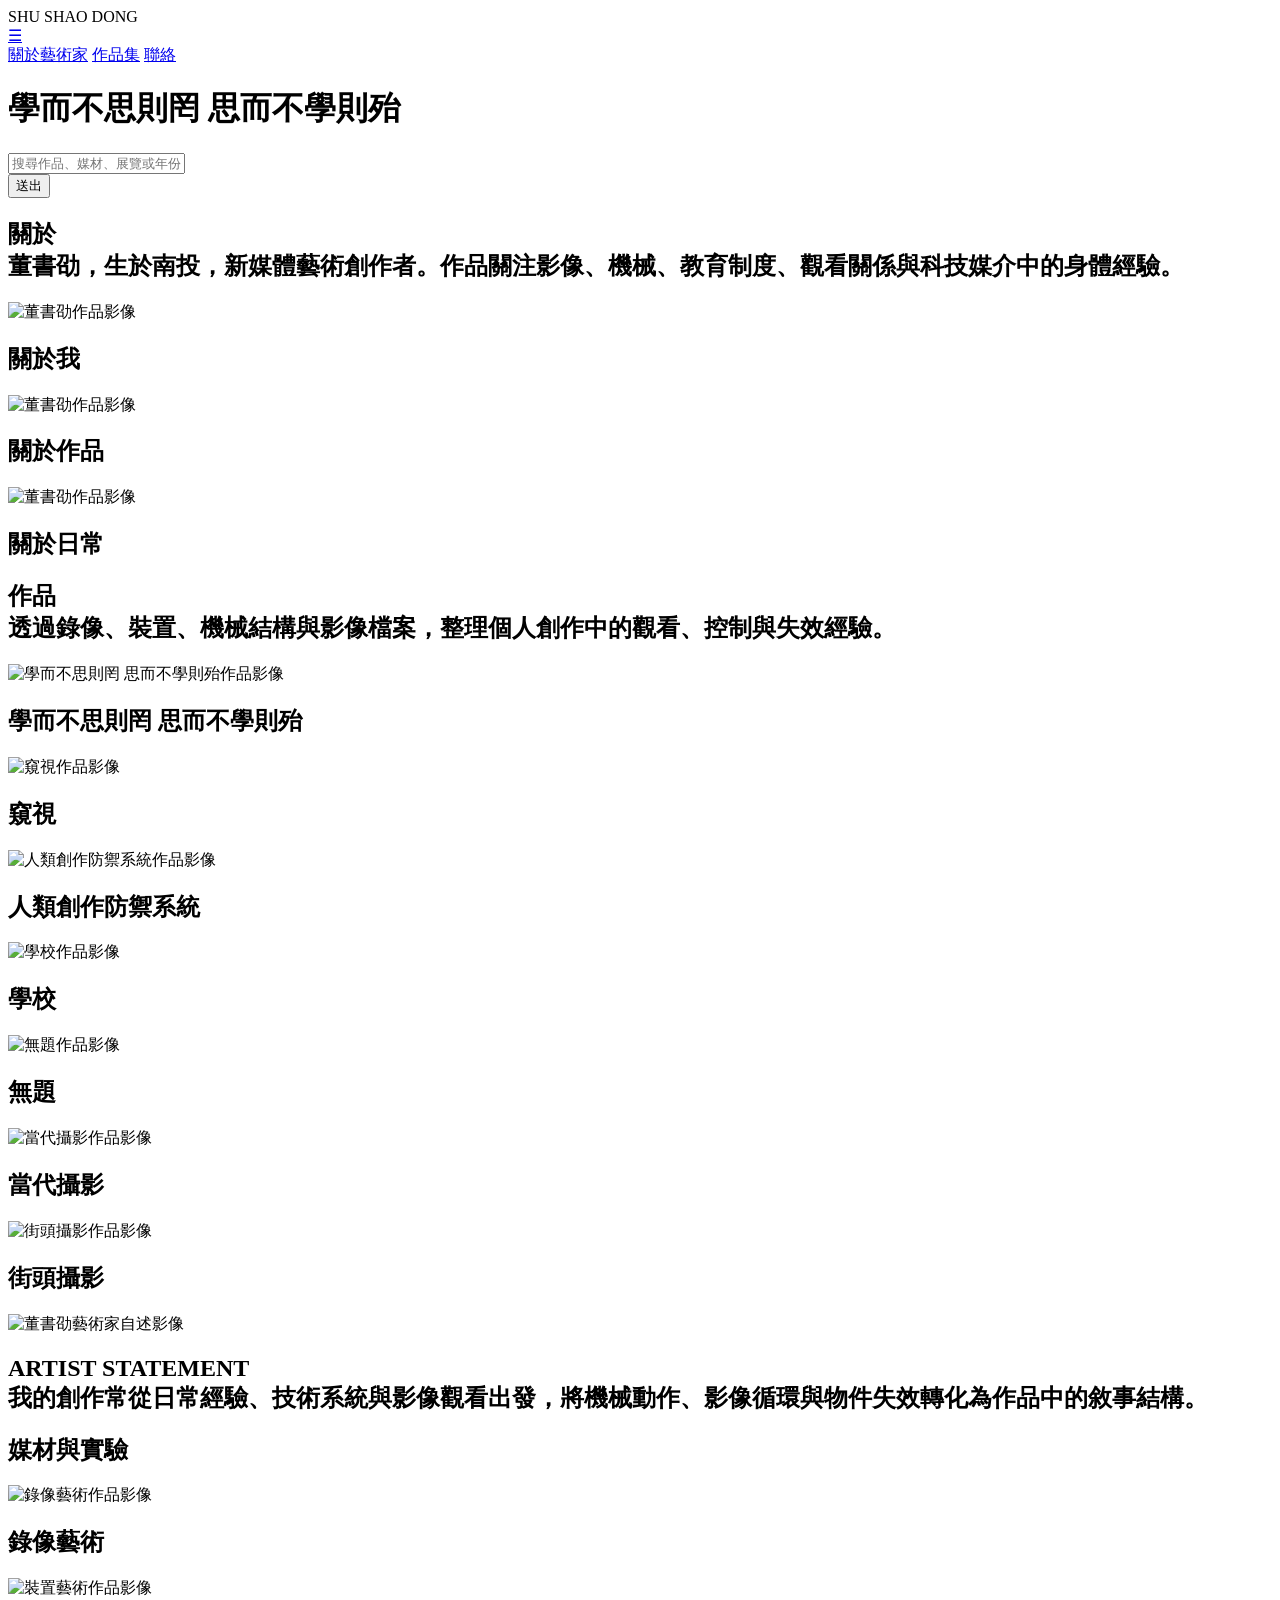
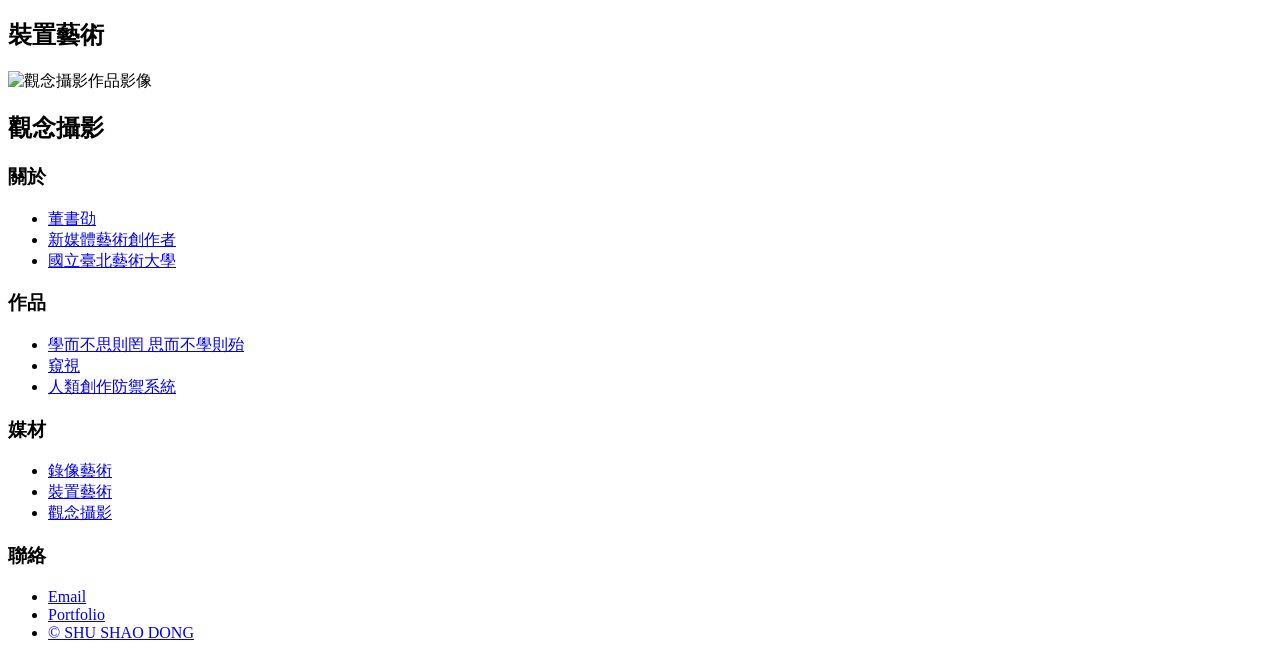
==== index.html @ 15d91de5 "Add files via upload" ====
﻿<!doctype html>
<html lang="zh-Hant">
  <head>
    <meta charset="utf-8" />
    <meta content="width=device-width, initial-scale=1" name="viewport" />

    <title>董書劭｜個人網站</title>

    <link href="css/normalize.css" rel="stylesheet" />
    <link href="css/style.css" rel="stylesheet" />

    <meta content="董書劭個人網站，收錄新媒體藝術、裝置、錄像與攝影作品。" name="description" />
  </head>

  <body>
    <header class="site-header dark-bg">
      <div class="site-logo">SHU SHAO DONG</div>

      <a class="pull-right site-header-toggle" href="#">☰</a>

      <nav class="nav site-menu pull-right">
        <a class="nav-link become-btn" href="#about">關於藝術家</a>
        <a class="nav-link" href="#works">作品集</a>
        <a class="nav-link active" href="#contact">聯絡</a>
      </nav>
    </header>

    <div class="site-banner">
      <div class="site-banner-bg"></div>

      <div class="site-banner-content">
        <h1 class="title">學而不思則罔 思而不學則殆</h1>
      </div>

      <div class="site-banner-form">
        <div class="container">
          <div class="row">
            <div class="col-xs-8">
              <input class="form-element" placeholder="搜尋作品、媒材、展覽或年份" type="text" />
            </div>

            <div class="col-xs-4">
              <input class="button button-green" type="submit" value="送出" />
            </div>
          </div>
        </div>
      </div>
    </div>

    <div class="site-main">
      <div class="container">
        <div id="about" class="section-header text-center">
          <h2 class="title">
            <div class="section-title">關於</div>

            <div class="title-sub">
              董書劭，生於南投，新媒體藝術創作者。作品關注影像、機械、教育制度、觀看關係與科技媒介中的身體經驗。
            </div>
          </h2>
        </div>

        <div class="row">
          <div class="col-sm-4">
            <div class="card">
              <img alt="董書劭作品影像" class="img-fluid" src="images/2.jpeg" />
              <h2 class="card-center text-white title">關於我</h2>
            </div>
          </div>

          <div class="col-sm-4">
            <div class="card">
              <img alt="董書劭作品影像" class="img-fluid" src="images/3.jpeg" />
              <h2 class="card-center text-white title">關於作品</h2>
            </div>
          </div>

          <div class="col-sm-4">
            <div class="card">
              <img alt="董書劭作品影像" class="img-fluid" src="images/4.jpeg" />
              <h2 class="card-center text-white title">關於日常</h2>
            </div>
          </div>
        </div>

        <div id="works" class="section-header text-center">
          <h2 class="title">
            <div class="section-title">作品</div>

            <div class="title-sub">
              透過錄像、裝置、機械結構與影像檔案，整理個人創作中的觀看、控制與失效經驗。
            </div>
          </h2>
        </div>

        <div class="row card-grid">
          <div class="col-sm-8">
            <div class="card">
              <img alt="學而不思則罔 思而不學則殆作品影像" class="img-fluid" src="images/11.jpeg" />
              <h2 class="card-center text-white title">學而不思則罔 思而不學則殆</h2>
            </div>
          </div>

          <div class="col-sm-4">
            <div class="card">
              <img alt="窺視作品影像" class="img-fluid" src="images/5.jpeg" />
              <h2 class="card-center text-white title">窺視</h2>
            </div>
          </div>
        </div>

        <div class="row card-grid">
          <div class="col-sm-4">
            <div class="card">
              <img alt="人類創作防禦系統作品影像" class="img-fluid" src="images/6.jpeg" />
              <h2 class="card-center text-white title">人類創作防禦系統</h2>
            </div>
          </div>

          <div class="col-sm-4">
            <div class="card">
              <img alt="學校作品影像" class="img-fluid" src="images/7.jpeg" />
              <h2 class="card-center text-white title">學校</h2>
            </div>
          </div>

          <div class="col-sm-4">
            <div class="card">
              <img alt="無題作品影像" class="img-fluid" src="images/8.jpeg" />
              <h2 class="card-center text-white title">無題</h2>
            </div>
          </div>
        </div>

        <div class="row card-grid">
          <div class="col-sm-4">
            <div class="card">
              <img alt="當代攝影作品影像" class="img-fluid" src="images/10.jpeg" />
              <h2 class="card-center text-white title">當代攝影</h2>
            </div>
          </div>

          <div class="col-sm-8">
            <div class="card">
              <img alt="街頭攝影作品影像" class="img-fluid" src="images/12.jpeg" />
              <h2 class="card-center text-white title">街頭攝影</h2>
            </div>
          </div>
        </div>
      </div>

      <div id="statement" class="card">
        <img alt="董書劭藝術家自述影像" class="img-fluid" src="images/13.jpeg" />

        <h2 class="title text-center card-center">
          <div class="section-title">ARTIST STATEMENT</div>

          <div class="title-sub">
            我的創作常從日常經驗、技術系統與影像觀看出發，將機械動作、影像循環與物件失效轉化為作品中的敘事結構。
          </div>
        </h2>
      </div>

      <div id="media" class="section-header text-center">
        <h2 class="title">媒材與實驗</h2>
      </div>

      <div class="container-fluid">
        <div class="row">
          <div class="col-sm-4">
            <div class="card">
              <img alt="錄像藝術作品影像" class="img-fluid" src="images/2.jpeg" />
              <h2 class="card-center text-white title">錄像藝術</h2>
            </div>
          </div>

          <div class="col-sm-4">
            <div class="card">
              <img alt="裝置藝術作品影像" class="img-fluid" src="images/3.jpeg" />
              <h2 class="card-center text-white title">裝置藝術</h2>
            </div>
          </div>

          <div class="col-sm-4">
            <div class="card">
              <img alt="觀念攝影作品影像" class="img-fluid" src="images/0.jpeg" />
              <h2 class="card-center text-white title">觀念攝影</h2>
            </div>
          </div>
        </div>
      </div>
    </div>

    <footer id="contact" class="site-footer dark-bg">
      <div class="container site-footer-inner">
        <div class="row">
          <div class="col-sm-6 col-md-3">
            <h3 class="block-title">關於</h3>

            <ul class="nav">
              <li><a class="nav-link" href="#about">董書劭</a></li>
              <li><a class="nav-link" href="#about">新媒體藝術創作者</a></li>
              <li><a class="nav-link" href="#about">國立臺北藝術大學</a></li>
            </ul>
          </div>

          <div class="col-sm-6 col-md-3">
            <h3 class="block-title">作品</h3>

            <ul class="nav">
              <li><a class="nav-link" href="#works">學而不思則罔 思而不學則殆</a></li>
              <li><a class="nav-link" href="#works">窺視</a></li>
              <li><a class="nav-link" href="#works">人類創作防禦系統</a></li>
            </ul>
          </div>

          <div class="col-sm-6 col-md-3">
            <h3 class="block-title">媒材</h3>

            <ul class="nav">
              <li><a class="nav-link" href="#media">錄像藝術</a></li>
              <li><a class="nav-link" href="#media">裝置藝術</a></li>
              <li><a class="nav-link" href="#media">觀念攝影</a></li>
            </ul>
          </div>

          <div class="col-sm-6 col-md-3">
            <h3 class="block-title">聯絡</h3>

            <ul class="nav">
              <li><a class="nav-link" href="#">Email</a></li>
              <li><a class="nav-link" href="#">Portfolio</a></li>
              <li><a class="nav-link" href="#">© SHU SHAO DONG</a></li>
            </ul>
          </div>
        </div>
      </div>
    </footer>

    <script src="js/site.js"></script>
  </body>
</html>
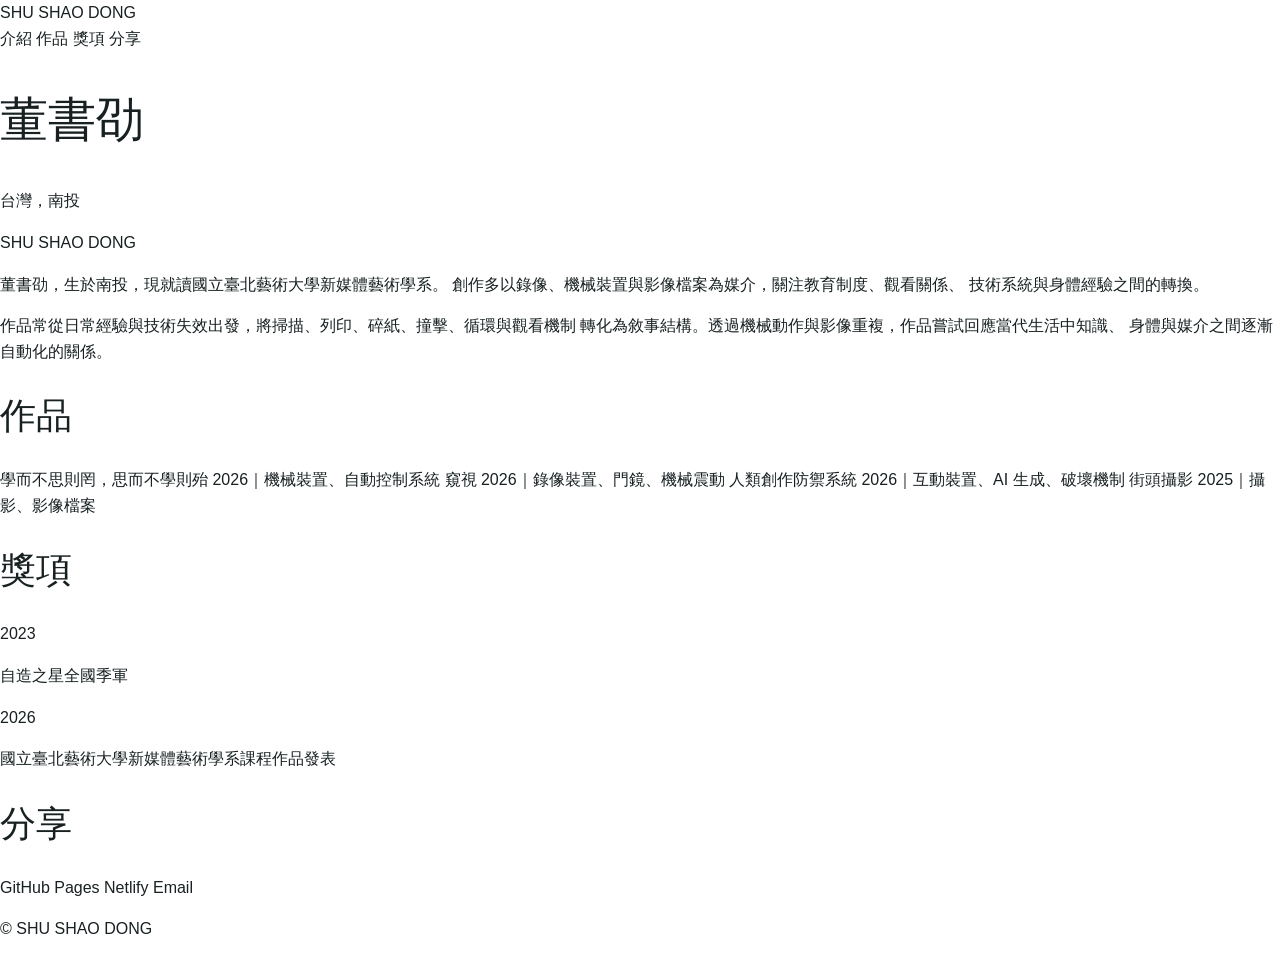
==== commit ba9dec24: "Update index.html" ====
--- a/index.html
+++ b/index.html
@@ -13,229 +13,98 @@
   </head>
 
   <body>
-    <header class="site-header dark-bg">
-      <div class="site-logo">SHU SHAO DONG</div>
+  <header class="gallery-header">
+    <a class="gallery-logo" href="#intro">SHU SHAO DONG</a>
 
-      <a class="pull-right site-header-toggle" href="#">☰</a>
+    <nav class="gallery-nav">
+      <a href="#intro">介紹</a>
+      <a href="#works">作品</a>
+      <a href="#awards">獎項</a>
+      <a href="#share">分享</a>
+    </nav>
+  </header>
 
-      <nav class="nav site-menu pull-right">
-        <a class="nav-link become-btn" href="#about">關於藝術家</a>
-        <a class="nav-link" href="#works">作品集</a>
-        <a class="nav-link active" href="#contact">聯絡</a>
-      </nav>
-    </header>
-
-    <div class="site-banner">
-      <div class="site-banner-bg"></div>
-
-      <div class="site-banner-content">
-        <h1 class="title">學而不思則罔 思而不學則殆</h1>
+  <main class="gallery-main">
+    <section id="intro" class="artist-hero">
+      <div class="artist-name-block">
+        <h1>董書劭</h1>
+        <p>台灣，南投</p>
+        <p>SHU SHAO DONG</p>
       </div>
 
-      <div class="site-banner-form">
-        <div class="container">
-          <div class="row">
-            <div class="col-xs-8">
-              <input class="form-element" placeholder="搜尋作品、媒材、展覽或年份" type="text" />
-            </div>
+      <div class="artist-bio">
+        <p>
+          董書劭，生於南投，現就讀國立臺北藝術大學新媒體藝術學系。
+          創作多以錄像、機械裝置與影像檔案為媒介，關注教育制度、觀看關係、
+          技術系統與身體經驗之間的轉換。
+        </p>
 
-            <div class="col-xs-4">
-              <input class="button button-green" type="submit" value="送出" />
-            </div>
-          </div>
+        <p>
+          作品常從日常經驗與技術失效出發，將掃描、列印、碎紙、撞擊、循環與觀看機制
+          轉化為敘事結構。透過機械動作與影像重複，作品嘗試回應當代生活中知識、
+          身體與媒介之間逐漸自動化的關係。
+        </p>
+      </div>
+    </section>
+
+    <section id="works" class="gallery-section">
+      <h2>作品</h2>
+
+      <div class="work-list">
+        <a class="work-row" href="work-1.html">
+          <span class="work-title">學而不思則罔，思而不學則殆</span>
+          <span class="work-meta">2026｜機械裝置、自動控制系統</span>
+        </a>
+
+        <a class="work-row" href="#">
+          <span class="work-title">窺視</span>
+          <span class="work-meta">2026｜錄像裝置、門鏡、機械震動</span>
+        </a>
+
+        <a class="work-row" href="#">
+          <span class="work-title">人類創作防禦系統</span>
+          <span class="work-meta">2026｜互動裝置、AI 生成、破壞機制</span>
+        </a>
+
+        <a class="work-row" href="#">
+          <span class="work-title">街頭攝影</span>
+          <span class="work-meta">2025｜攝影、影像檔案</span>
+        </a>
+      </div>
+    </section>
+
+    <section id="awards" class="gallery-section">
+      <h2>獎項</h2>
+
+      <div class="award-list">
+        <div class="award-row">
+          <span>2023</span>
+          <p>自造之星全國季軍</p>
+        </div>
+
+        <div class="award-row">
+          <span>2026</span>
+          <p>國立臺北藝術大學新媒體藝術學系課程作品發表</p>
         </div>
       </div>
-    </div>
+    </section>
 
-    <div class="site-main">
-      <div class="container">
-        <div id="about" class="section-header text-center">
-          <h2 class="title">
-            <div class="section-title">關於</div>
+    <section id="share" class="gallery-section">
+      <h2>分享</h2>
 
-            <div class="title-sub">
-              董書劭，生於南投，新媒體藝術創作者。作品關注影像、機械、教育制度、觀看關係與科技媒介中的身體經驗。
-            </div>
-          </h2>
-        </div>
+      <div class="share-list">
+        <a href="https://941127vtg-debug.github.io/" target="_blank">GitHub Pages</a>
+        <a href="https://glittering-gnome-018cf6.netlify.app/" target="_blank">Netlify</a>
+        <a href="mailto:941127vtg@gmail.com">Email</a>
+      </div>
+    </section>
+  </main>
 
-        <div class="row">
-          <div class="col-sm-4">
-            <div class="card">
-              <img alt="董書劭作品影像" class="img-fluid" src="images/2.jpeg" />
-              <h2 class="card-center text-white title">關於我</h2>
-            </div>
-          </div>
+  <footer class="gallery-footer">
+    <p>© SHU SHAO DONG</p>
+  </footer>
 
-          <div class="col-sm-4">
-            <div class="card">
-              <img alt="董書劭作品影像" class="img-fluid" src="images/3.jpeg" />
-              <h2 class="card-center text-white title">關於作品</h2>
-            </div>
-          </div>
+  <script src="js/site.js"></script>
+</body>
 
-          <div class="col-sm-4">
-            <div class="card">
-              <img alt="董書劭作品影像" class="img-fluid" src="images/4.jpeg" />
-              <h2 class="card-center text-white title">關於日常</h2>
-            </div>
-          </div>
-        </div>
-
-        <div id="works" class="section-header text-center">
-          <h2 class="title">
-            <div class="section-title">作品</div>
-
-            <div class="title-sub">
-              透過錄像、裝置、機械結構與影像檔案，整理個人創作中的觀看、控制與失效經驗。
-            </div>
-          </h2>
-        </div>
-
-        <div class="row card-grid">
-          <div class="col-sm-8">
-            <div class="card">
-              <img alt="學而不思則罔 思而不學則殆作品影像" class="img-fluid" src="images/11.jpeg" />
-              <h2 class="card-center text-white title">學而不思則罔 思而不學則殆</h2>
-            </div>
-          </div>
-
-          <div class="col-sm-4">
-            <div class="card">
-              <img alt="窺視作品影像" class="img-fluid" src="images/5.jpeg" />
-              <h2 class="card-center text-white title">窺視</h2>
-            </div>
-          </div>
-        </div>
-
-        <div class="row card-grid">
-          <div class="col-sm-4">
-            <div class="card">
-              <img alt="人類創作防禦系統作品影像" class="img-fluid" src="images/6.jpeg" />
-              <h2 class="card-center text-white title">人類創作防禦系統</h2>
-            </div>
-          </div>
-
-          <div class="col-sm-4">
-            <div class="card">
-              <img alt="學校作品影像" class="img-fluid" src="images/7.jpeg" />
-              <h2 class="card-center text-white title">學校</h2>
-            </div>
-          </div>
-
-          <div class="col-sm-4">
-            <div class="card">
-              <img alt="無題作品影像" class="img-fluid" src="images/8.jpeg" />
-              <h2 class="card-center text-white title">無題</h2>
-            </div>
-          </div>
-        </div>
-
-        <div class="row card-grid">
-          <div class="col-sm-4">
-            <div class="card">
-              <img alt="當代攝影作品影像" class="img-fluid" src="images/10.jpeg" />
-              <h2 class="card-center text-white title">當代攝影</h2>
-            </div>
-          </div>
-
-          <div class="col-sm-8">
-            <div class="card">
-              <img alt="街頭攝影作品影像" class="img-fluid" src="images/12.jpeg" />
-              <h2 class="card-center text-white title">街頭攝影</h2>
-            </div>
-          </div>
-        </div>
-      </div>
-
-      <div id="statement" class="card">
-        <img alt="董書劭藝術家自述影像" class="img-fluid" src="images/13.jpeg" />
-
-        <h2 class="title text-center card-center">
-          <div class="section-title">ARTIST STATEMENT</div>
-
-          <div class="title-sub">
-            我的創作常從日常經驗、技術系統與影像觀看出發，將機械動作、影像循環與物件失效轉化為作品中的敘事結構。
-          </div>
-        </h2>
-      </div>
-
-      <div id="media" class="section-header text-center">
-        <h2 class="title">媒材與實驗</h2>
-      </div>
-
-      <div class="container-fluid">
-        <div class="row">
-          <div class="col-sm-4">
-            <div class="card">
-              <img alt="錄像藝術作品影像" class="img-fluid" src="images/2.jpeg" />
-              <h2 class="card-center text-white title">錄像藝術</h2>
-            </div>
-          </div>
-
-          <div class="col-sm-4">
-            <div class="card">
-              <img alt="裝置藝術作品影像" class="img-fluid" src="images/3.jpeg" />
-              <h2 class="card-center text-white title">裝置藝術</h2>
-            </div>
-          </div>
-
-          <div class="col-sm-4">
-            <div class="card">
-              <img alt="觀念攝影作品影像" class="img-fluid" src="images/0.jpeg" />
-              <h2 class="card-center text-white title">觀念攝影</h2>
-            </div>
-          </div>
-        </div>
-      </div>
-    </div>
-
-    <footer id="contact" class="site-footer dark-bg">
-      <div class="container site-footer-inner">
-        <div class="row">
-          <div class="col-sm-6 col-md-3">
-            <h3 class="block-title">關於</h3>
-
-            <ul class="nav">
-              <li><a class="nav-link" href="#about">董書劭</a></li>
-              <li><a class="nav-link" href="#about">新媒體藝術創作者</a></li>
-              <li><a class="nav-link" href="#about">國立臺北藝術大學</a></li>
-            </ul>
-          </div>
-
-          <div class="col-sm-6 col-md-3">
-            <h3 class="block-title">作品</h3>
-
-            <ul class="nav">
-              <li><a class="nav-link" href="#works">學而不思則罔 思而不學則殆</a></li>
-              <li><a class="nav-link" href="#works">窺視</a></li>
-              <li><a class="nav-link" href="#works">人類創作防禦系統</a></li>
-            </ul>
-          </div>
-
-          <div class="col-sm-6 col-md-3">
-            <h3 class="block-title">媒材</h3>
-
-            <ul class="nav">
-              <li><a class="nav-link" href="#media">錄像藝術</a></li>
-              <li><a class="nav-link" href="#media">裝置藝術</a></li>
-              <li><a class="nav-link" href="#media">觀念攝影</a></li>
-            </ul>
-          </div>
-
-          <div class="col-sm-6 col-md-3">
-            <h3 class="block-title">聯絡</h3>
-
-            <ul class="nav">
-              <li><a class="nav-link" href="#">Email</a></li>
-              <li><a class="nav-link" href="#">Portfolio</a></li>
-              <li><a class="nav-link" href="#">© SHU SHAO DONG</a></li>
-            </ul>
-          </div>
-        </div>
-      </div>
-    </footer>
-
-    <script src="js/site.js"></script>
-  </body>
-</html>+</html>
--- a/css/style.css
+++ b/css/style.css
@@ -0,0 +1,178 @@
+/*
+  檔案功能：style.css
+  被引用目的：承接 HTML 頁面的主視覺與版型設計，讓藝術家網站呈現明確的版面節奏、色彩氣質與響應式結構。
+  編寫安排：先載入全域設定或模組 CSS，再針對頁首、導覽、內容區、作品卡片、側欄、頁尾與動畫狀態進行細部設定。
+  與 HTML 的關係：HTML 透過 class 名稱標記語意與區塊，本檔再用相同 class 選擇器把視覺樣式套用到對應區塊。
+*/
+
+/* 匯入 _global.css：把相關樣式拆成模組，方便依功能維護與教學閱讀。 */
+@import url(_global.css);
+
+/* 匯入 _layout.css：把相關樣式拆成模組，方便依功能維護與教學閱讀。 */
+@import url(_layout.css);
+
+/* 匯入 _typography.css：把相關樣式拆成模組，方便依功能維護與教學閱讀。 */
+@import url(_typography.css);
+
+/* 匯入 _nav.css：把相關樣式拆成模組，方便依功能維護與教學閱讀。 */
+@import url(_nav.css);
+
+/* 匯入 _button.css：把相關樣式拆成模組，方便依功能維護與教學閱讀。 */
+@import url(_button.css);
+
+/* 匯入 _form.css：把相關樣式拆成模組，方便依功能維護與教學閱讀。 */
+@import url(_form.css);
+
+/* 匯入 _media.css：把相關樣式拆成模組，方便依功能維護與教學閱讀。 */
+@import url(_media.css);
+
+/* 匯入 _table.css：把相關樣式拆成模組，方便依功能維護與教學閱讀。 */
+@import url(_table.css);
+
+/* 匯入 _grid.css：把相關樣式拆成模組，方便依功能維護與教學閱讀。 */
+@import url(_grid.css);
+
+/* 匯入 _card.css：把相關樣式拆成模組，方便依功能維護與教學閱讀。 */
+@import url(_card.css);
+
+/* 匯入 _helper.css：把相關樣式拆成模組，方便依功能維護與教學閱讀。 */
+@import url(_helper.css);
+
+/* 匯入 _theme.css：把相關樣式拆成模組，方便依功能維護與教學閱讀。 */
+@import url(_theme.css);
+
+/* NMA teaching additions */
+/* 選擇器開頭，指定接下來的屬性要套用到哪些 HTML 元素。 */
+body {
+  /* 設定字體家族，影響網站的氣質。 */
+  font-family:
+    -apple-system, BlinkMacSystemFont, "Noto Sans TC", "PingFang TC", "Microsoft JhengHei",
+    sans-serif;
+  /* 設定文字顏色。 */
+  color: #182022;}
+
+/* 選擇器開頭，指定接下來的屬性要套用到哪些 HTML 元素。 */
+.site-logo {
+  /* 設定字距，常用於 Logo 或標題的空氣感。 */
+  letter-spacing: 0.08em;}
+
+/*
+  ═══════════════════════════════════════════════════
+  【現代技術②】Flexbox 導覽列容器（取代 float 左右分配）
+  ───────────────────────────────────────────────────
+  舊做法：
+    .site-logo  { float: left  }   ← Logo 靠左浮動
+    .pull-right { float: right }   ← 選單靠右浮動（透過 HTML class="pull-right"）
+    .clearfix::after { clear: both }  ← 幽靈元素強制父層包住浮動子元素
+  新做法：
+    .site-header-inner { display: flex; justify-content: space-between }
+    → Logo 自動靠左，選單自動靠右，父層自然包住子元素，不需任何 clearfix
+    → align-items: center 一行搞定垂直置中，無需手動設定 line-height = height
+  ═══════════════════════════════════════════════════
+*/
+/* Flexbox 導覽列容器：Logo 貼左，選單貼右，高度自動置中。 */
+.site-header-inner {
+  /* display: flex 開啟彈性盒模型，取代 float 的左右分配排版。 */
+  display: flex;
+  /* align-items: center 讓 Logo 與選單垂直置中，取代 line-height 手動設定。 */
+  align-items: center;
+  /* justify-content: space-between → Logo 推最左、選單推最右，取代 float: right。 */
+  justify-content: space-between;
+  /* height: 60px 定義導覽列高度。 */
+  height: 60px;}
+
+
+/* 選擇器開頭，指定接下來的屬性要套用到哪些 HTML 元素。 */
+.site-header-toggle {
+  /* 設定滑鼠游標樣式，提示可互動性。 */
+  cursor: pointer;}
+
+/* 選擇器開頭，指定接下來的屬性要套用到哪些 HTML 元素。 */
+.site-menu.is-open {
+  /* 設定元素顯示模式，例如 block、inline-block、flex。 */
+  display: block;}
+
+/* 選擇器開頭，指定接下來的屬性要套用到哪些 HTML 元素。 */
+.js-reveal {
+  /* 設定透明度，可用於淡入動畫。 */
+  opacity: 0;
+  /* 設定位移、縮放或旋轉，可用於動畫與動態感。 */
+  transform: translateY(18px);
+  /* 設定屬性變化的時間與速度曲線。 */
+  transition:
+    opacity 0.7s ease,
+    transform 0.7s ease;}
+
+/* 選擇器開頭，指定接下來的屬性要套用到哪些 HTML 元素。 */
+.js-reveal.is-visible {
+  /* 設定透明度，可用於淡入動畫。 */
+  opacity: 1;
+  /* 設定位移、縮放或旋轉，可用於動畫與動態感。 */
+  transform: translateY(0);}
+
+/* 選擇器開頭，指定接下來的屬性要套用到哪些 HTML 元素。 */
+.artist-note {
+  /* 設定行高，影響段落閱讀節奏。 */
+  line-height: 1.8;
+  /* 設定字距，常用於 Logo 或標題的空氣感。 */
+  letter-spacing: 0.03em;}
+
+img {
+  max-width: 100%;
+  display: block;
+}
+
+.img-fluid {
+  width: 100%;
+  height: auto;
+}
+
+.card {
+  position: relative;
+  overflow: hidden;
+}
+
+.card img {
+  width: 100%;
+  height: 360px;
+  object-fit: cover;
+}
+
+.site-banner {
+  position: relative;
+  overflow: hidden;
+}
+
+.site-banner-content {
+  position: relative;
+  z-index: 2;
+}
+
+.row {
+  display: flex;
+  flex-wrap: wrap;
+}
+
+.col-sm-4 {
+  width: 33.3333%;
+}
+
+.col-sm-6 {
+  width: 50%;
+}
+
+.col-sm-8 {
+  width: 66.6666%;
+}
+
+@media (max-width: 768px) {
+  .col-sm-4,
+  .col-sm-6,
+  .col-sm-8 {
+    width: 100%;
+  }
+
+  .card img {
+    height: 260px;
+  }
+}
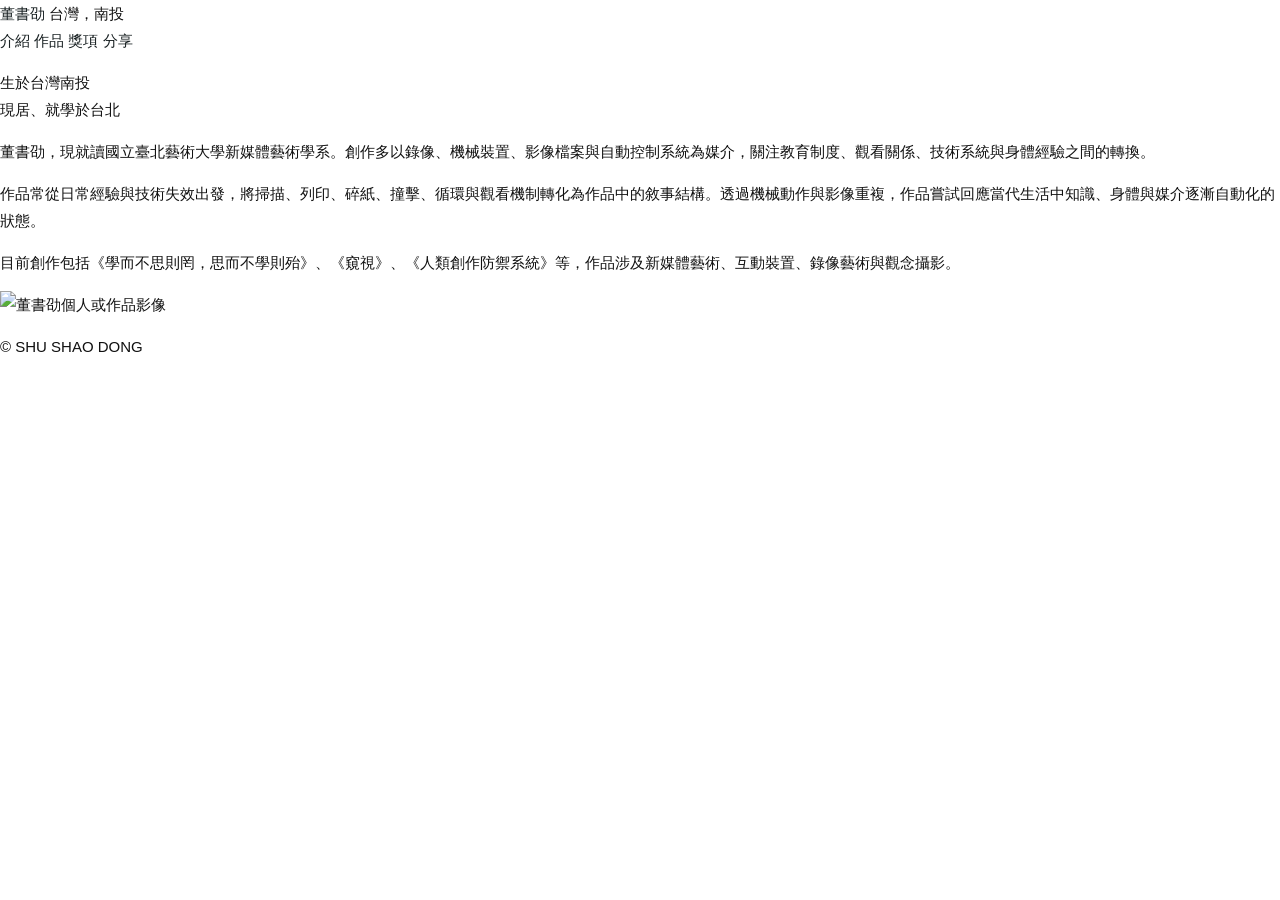
==== commit e1c97298: "Update index.html" ====
--- a/index.html
+++ b/index.html
@@ -1,110 +1,61 @@
-﻿<!doctype html>
+<!doctype html>
 <html lang="zh-Hant">
   <head>
     <meta charset="utf-8" />
     <meta content="width=device-width, initial-scale=1" name="viewport" />
 
-    <title>董書劭｜個人網站</title>
+    <title>董書劭｜介紹</title>
 
     <link href="css/normalize.css" rel="stylesheet" />
     <link href="css/style.css" rel="stylesheet" />
 
-    <meta content="董書劭個人網站，收錄新媒體藝術、裝置、錄像與攝影作品。" name="description" />
+    <meta content="董書劭個人網站介紹頁。" name="description" />
   </head>
 
-  <body>
-  <header class="gallery-header">
-    <a class="gallery-logo" href="#intro">SHU SHAO DONG</a>
-
-    <nav class="gallery-nav">
-      <a href="#intro">介紹</a>
-      <a href="#works">作品</a>
-      <a href="#awards">獎項</a>
-      <a href="#share">分享</a>
-    </nav>
-  </header>
-
-  <main class="gallery-main">
-    <section id="intro" class="artist-hero">
-      <div class="artist-name-block">
-        <h1>董書劭</h1>
-        <p>台灣，南投</p>
-        <p>SHU SHAO DONG</p>
+  <body class="artist-page">
+    <header class="artist-header">
+      <div class="artist-header-left">
+        <a class="artist-name" href="index.html">董書劭</a>
+        <span class="artist-meta">台灣，南投</span>
       </div>
 
-      <div class="artist-bio">
-        <p>
-          董書劭，生於南投，現就讀國立臺北藝術大學新媒體藝術學系。
-          創作多以錄像、機械裝置與影像檔案為媒介，關注教育制度、觀看關係、
-          技術系統與身體經驗之間的轉換。
-        </p>
+      <nav class="artist-nav">
+        <a class="active" href="index.html">介紹</a>
+        <a href="works.html">作品</a>
+        <a href="awards.html">獎項</a>
+        <a href="share.html">分享</a>
+      </nav>
+    </header>
 
-        <p>
-          作品常從日常經驗與技術失效出發，將掃描、列印、碎紙、撞擊、循環與觀看機制
-          轉化為敘事結構。透過機械動作與影像重複，作品嘗試回應當代生活中知識、
-          身體與媒介之間逐漸自動化的關係。
-        </p>
-      </div>
-    </section>
+    <main class="artist-main">
+      <section class="artist-intro">
+        <div class="artist-text">
+          <p class="artist-basic">
+            生於台灣南投<br />
+            現居、就學於台北
+          </p>
 
-    <section id="works" class="gallery-section">
-      <h2>作品</h2>
+          <p>
+            董書劭，現就讀國立臺北藝術大學新媒體藝術學系。創作多以錄像、機械裝置、影像檔案與自動控制系統為媒介，關注教育制度、觀看關係、技術系統與身體經驗之間的轉換。
+          </p>
 
-      <div class="work-list">
-        <a class="work-row" href="work-1.html">
-          <span class="work-title">學而不思則罔，思而不學則殆</span>
-          <span class="work-meta">2026｜機械裝置、自動控制系統</span>
-        </a>
+          <p>
+            作品常從日常經驗與技術失效出發，將掃描、列印、碎紙、撞擊、循環與觀看機制轉化為作品中的敘事結構。透過機械動作與影像重複，作品嘗試回應當代生活中知識、身體與媒介逐漸自動化的狀態。
+          </p>
 
-        <a class="work-row" href="#">
-          <span class="work-title">窺視</span>
-          <span class="work-meta">2026｜錄像裝置、門鏡、機械震動</span>
-        </a>
-
-        <a class="work-row" href="#">
-          <span class="work-title">人類創作防禦系統</span>
-          <span class="work-meta">2026｜互動裝置、AI 生成、破壞機制</span>
-        </a>
-
-        <a class="work-row" href="#">
-          <span class="work-title">街頭攝影</span>
-          <span class="work-meta">2025｜攝影、影像檔案</span>
-        </a>
-      </div>
-    </section>
-
-    <section id="awards" class="gallery-section">
-      <h2>獎項</h2>
-
-      <div class="award-list">
-        <div class="award-row">
-          <span>2023</span>
-          <p>自造之星全國季軍</p>
+          <p>
+            目前創作包括《學而不思則罔，思而不學則殆》、《窺視》、《人類創作防禦系統》等，作品涉及新媒體藝術、互動裝置、錄像藝術與觀念攝影。
+          </p>
         </div>
 
-        <div class="award-row">
-          <span>2026</span>
-          <p>國立臺北藝術大學新媒體藝術學系課程作品發表</p>
+        <div class="artist-image">
+          <img src="images/13.jpeg" alt="董書劭個人或作品影像" />
         </div>
-      </div>
-    </section>
+      </section>
+    </main>
 
-    <section id="share" class="gallery-section">
-      <h2>分享</h2>
-
-      <div class="share-list">
-        <a href="https://941127vtg-debug.github.io/" target="_blank">GitHub Pages</a>
-        <a href="https://glittering-gnome-018cf6.netlify.app/" target="_blank">Netlify</a>
-        <a href="mailto:941127vtg@gmail.com">Email</a>
-      </div>
-    </section>
-  </main>
-
-  <footer class="gallery-footer">
-    <p>© SHU SHAO DONG</p>
-  </footer>
-
-  <script src="js/site.js"></script>
-</body>
-
+    <footer class="artist-footer">
+      <p>© SHU SHAO DONG</p>
+    </footer>
+  </body>
 </html>
--- a/css/style.css
+++ b/css/style.css
@@ -176,3 +176,228 @@
     height: 260px;
   }
 }
+
+/* ==============================
+   GALLERY BIOGRAPHY STYLE
+   參考畫廊藝術家頁：白底、黑字、細線、極簡列表
+============================== */
+
+body {
+  background: #ffffff;
+  color: #111111;
+  font-family:
+    -apple-system, BlinkMacSystemFont, "Noto Sans TC", "PingFang TC",
+    "Microsoft JhengHei", Arial, sans-serif;
+  font-size: 15px;
+  line-height: 1.8;
+}
+
+/* Header */
+.gallery-header {
+  width: 100%;
+  padding: 28px 48px;
+  display: flex;
+  justify-content: space-between;
+  align-items: center;
+  background: #ffffff;
+  border-bottom: 1px solid #d8d8d8;
+  box-sizing: border-box;
+}
+
+.gallery-logo {
+  color: #111111;
+  text-decoration: none;
+  font-size: 18px;
+  letter-spacing: 0.08em;
+  font-weight: 500;
+}
+
+.gallery-nav {
+  display: flex;
+  gap: 28px;
+}
+
+.gallery-nav a {
+  color: #111111;
+  text-decoration: none;
+  font-size: 14px;
+  letter-spacing: 0.06em;
+}
+
+.gallery-nav a:hover {
+  color: #777777;
+}
+
+/* Main */
+.gallery-main {
+  max-width: 1180px;
+  margin: 0 auto;
+  padding: 72px 48px 96px;
+  box-sizing: border-box;
+}
+
+/* Artist intro */
+.artist-hero {
+  display: grid;
+  grid-template-columns: 280px 1fr;
+  gap: 96px;
+  padding-bottom: 72px;
+  border-bottom: 1px solid #d8d8d8;
+}
+
+.artist-name-block h1 {
+  margin: 0 0 18px;
+  font-size: 34px;
+  font-weight: 400;
+  letter-spacing: 0.08em;
+}
+
+.artist-name-block p {
+  margin: 0 0 8px;
+  color: #666666;
+  font-size: 14px;
+}
+
+.artist-bio {
+  max-width: 760px;
+}
+
+.artist-bio p {
+  margin: 0 0 24px;
+  color: #111111;
+}
+
+/* Sections */
+.gallery-section {
+  padding: 64px 0;
+  border-bottom: 1px solid #d8d8d8;
+}
+
+.gallery-section h2 {
+  margin: 0 0 32px;
+  font-size: 18px;
+  font-weight: 400;
+  letter-spacing: 0.12em;
+}
+
+/* Works */
+.work-list {
+  width: 100%;
+}
+
+.work-row {
+  display: grid;
+  grid-template-columns: 1fr 1fr;
+  gap: 48px;
+  padding: 22px 0;
+  border-top: 1px solid #d8d8d8;
+  color: #111111;
+  text-decoration: none;
+}
+
+.work-row:last-child {
+  border-bottom: 1px solid #d8d8d8;
+}
+
+.work-row:hover {
+  color: #777777;
+}
+
+.work-title {
+  font-size: 17px;
+  letter-spacing: 0.04em;
+}
+
+.work-meta {
+  color: #666666;
+  font-size: 14px;
+}
+
+/* Awards */
+.award-row {
+  display: grid;
+  grid-template-columns: 120px 1fr;
+  gap: 48px;
+  padding: 18px 0;
+  border-top: 1px solid #d8d8d8;
+}
+
+.award-row:last-child {
+  border-bottom: 1px solid #d8d8d8;
+}
+
+.award-row span {
+  color: #666666;
+}
+
+.award-row p {
+  margin: 0;
+}
+
+/* Share */
+.share-list {
+  display: flex;
+  gap: 28px;
+  flex-wrap: wrap;
+}
+
+.share-list a {
+  color: #111111;
+  text-decoration: none;
+  border-bottom: 1px solid #111111;
+}
+
+.share-list a:hover {
+  color: #777777;
+  border-bottom-color: #777777;
+}
+
+/* Footer */
+.gallery-footer {
+  padding: 28px 48px;
+  border-top: 1px solid #d8d8d8;
+  background: #ffffff;
+  color: #666666;
+  font-size: 13px;
+}
+
+/* Hide old template visual leftovers if still present */
+.site-header,
+.site-banner,
+.site-main,
+.site-footer {
+  background: transparent;
+}
+
+/* Mobile */
+@media (max-width: 768px) {
+  .gallery-header {
+    padding: 22px 24px;
+    display: block;
+  }
+
+  .gallery-nav {
+    margin-top: 18px;
+    gap: 18px;
+    flex-wrap: wrap;
+  }
+
+  .gallery-main {
+    padding: 48px 24px 72px;
+  }
+
+  .artist-hero {
+    grid-template-columns: 1fr;
+    gap: 36px;
+  }
+
+  .work-row {
+    grid-template-columns: 1fr;
+    gap: 8px;
+  }
+
+  .award-row {
+    grid-template-columns: 1fr;
+    gap: 6px;
+  }
+}
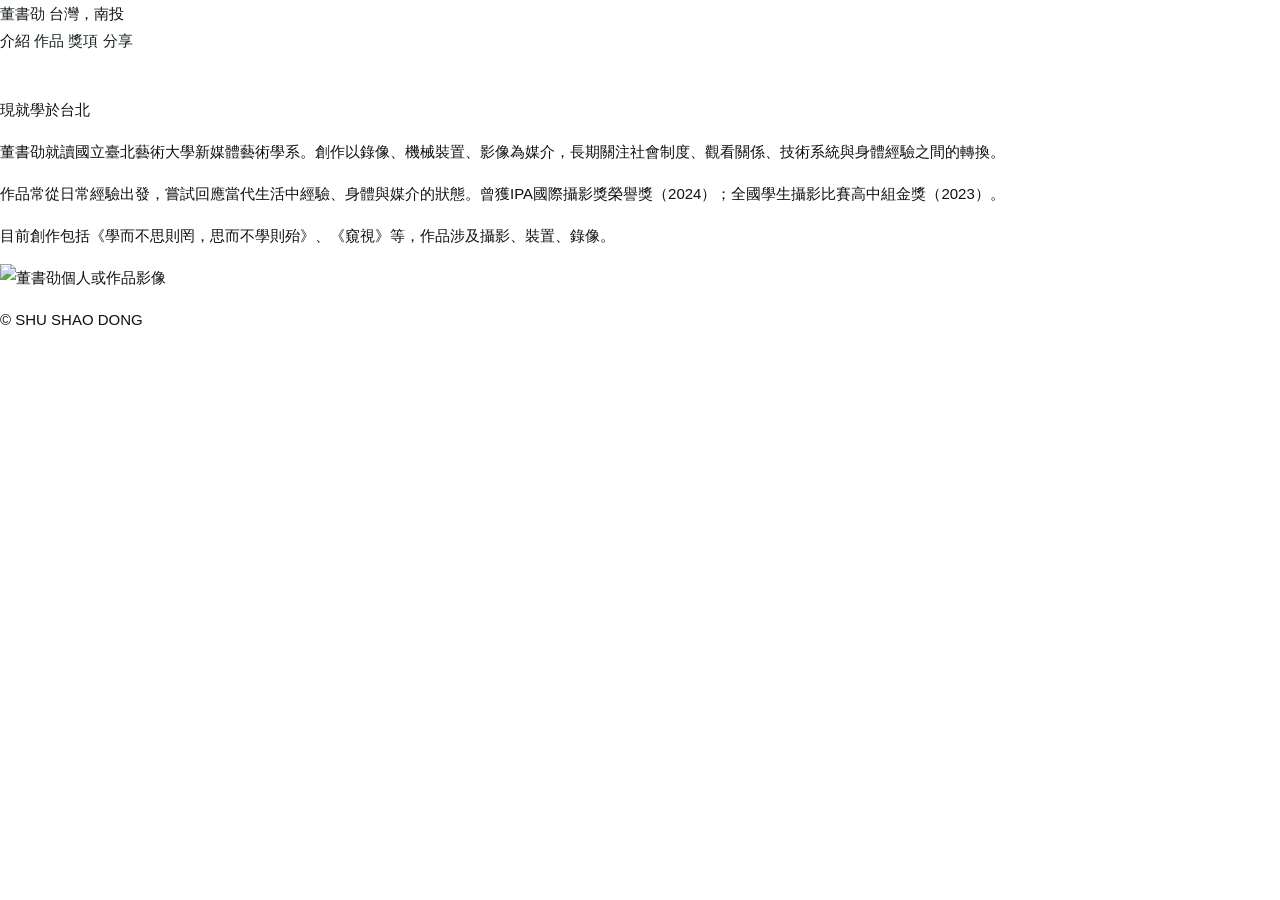
==== commit 0e9d5a3f: "Update index.html" ====
--- a/index.html
+++ b/index.html
@@ -31,20 +31,21 @@
       <section class="artist-intro">
         <div class="artist-text">
           <p class="artist-basic">
-            生於台灣南投<br />
-            現居、就學於台北
+            <br />
+            現就學於台北
           </p>
 
           <p>
-            董書劭，現就讀國立臺北藝術大學新媒體藝術學系。創作多以錄像、機械裝置、影像檔案與自動控制系統為媒介，關注教育制度、觀看關係、技術系統與身體經驗之間的轉換。
+            董書劭就讀國立臺北藝術大學新媒體藝術學系。創作以錄像、機械裝置、影像為媒介，長期關注社會制度、觀看關係、技術系統與身體經驗之間的轉換。
           </p>
 
           <p>
-            作品常從日常經驗與技術失效出發，將掃描、列印、碎紙、撞擊、循環與觀看機制轉化為作品中的敘事結構。透過機械動作與影像重複，作品嘗試回應當代生活中知識、身體與媒介逐漸自動化的狀態。
+            作品常從日常經驗出發，嘗試回應當代生活中經驗、身體與媒介的狀態。曾獲IPA國際攝影獎榮譽獎（2024）；全國學生攝影比賽高中組金獎（2023）。
+            
           </p>
 
           <p>
-            目前創作包括《學而不思則罔，思而不學則殆》、《窺視》、《人類創作防禦系統》等，作品涉及新媒體藝術、互動裝置、錄像藝術與觀念攝影。
+            目前創作包括《學而不思則罔，思而不學則殆》、《窺視》等，作品涉及攝影、裝置、錄像。
           </p>
         </div>
 
--- a/css/style.css
+++ b/css/style.css
@@ -401,3 +401,20 @@
     gap: 6px;
   }
 }
+
+.artist-nav a.active {
+  color: #111111;
+}
+
+.page-section {
+  margin-top: 40px;
+  padding-top: 0;
+  border-top: none;
+}
+
+.page-section h1 {
+  margin: 0 0 48px;
+  font-size: 30px;
+  font-weight: 400;
+  letter-spacing: 0.16em;
+}
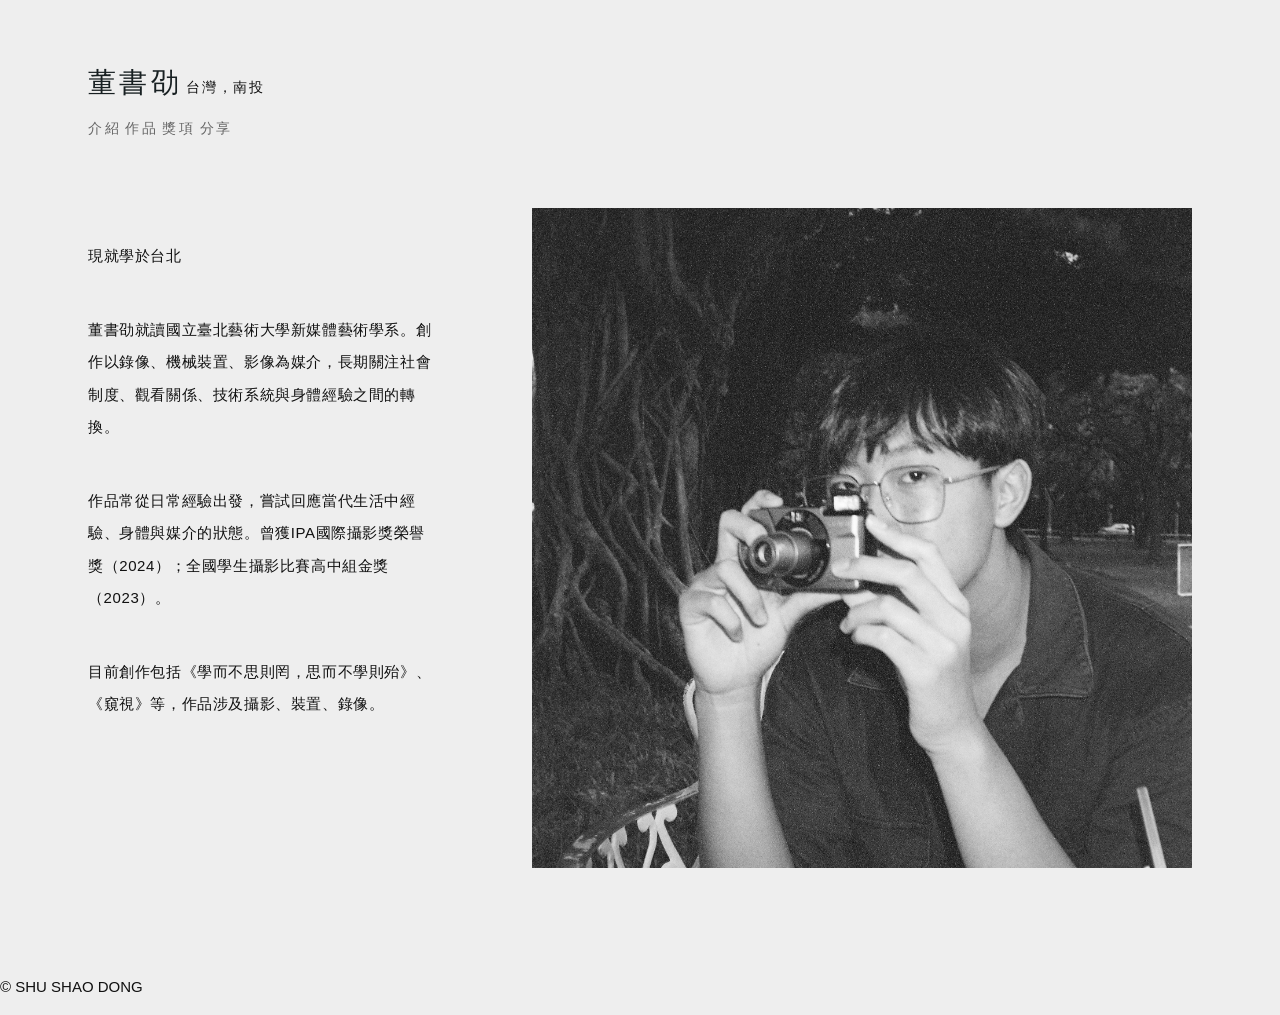
==== commit 6f9e0ef3: "Update index.html" ====
--- a/index.html
+++ b/index.html
@@ -13,19 +13,19 @@
   </head>
 
   <body class="artist-page">
-    <header class="artist-header">
-      <div class="artist-header-left">
-        <a class="artist-name" href="index.html">董書劭</a>
-        <span class="artist-meta">台灣，南投</span>
-      </div>
+   <header class="artist-header">
+  <div class="artist-header-left">
+    <a class="artist-name" href="index.html">董書劭</a>
+    <span class="artist-meta">台灣，南投</span>
+  </div>
 
-      <nav class="artist-nav">
-        <a class="active" href="index.html">介紹</a>
-        <a href="works.html">作品</a>
-        <a href="awards.html">獎項</a>
-        <a href="share.html">分享</a>
-      </nav>
-    </header>
+  <nav class="artist-nav">
+    <a href="index.html">介紹</a>
+    <a href="works.html">作品</a>
+    <a href="awards.html">獎項</a>
+    <a href="share.html">分享</a>
+  </nav>
+</header>
 
     <main class="artist-main">
       <section class="artist-intro">
--- a/css/style.css
+++ b/css/style.css
@@ -418,3 +418,427 @@
   font-weight: 400;
   letter-spacing: 0.16em;
 }
+
+/* ===== Final layout adjustment ===== */
+
+.artist-page,
+.artist-header,
+.artist-footer {
+  background: #eeeeee;
+}
+
+.artist-header {
+  padding: 58px 88px 42px;
+}
+
+.artist-name {
+  font-size: 28px;
+  font-weight: 500;
+  letter-spacing: 0.12em;
+}
+
+.artist-meta {
+  font-size: 14px;
+  letter-spacing: 0.12em;
+}
+
+.artist-nav {
+  gap: 32px;
+  padding-top: 6px;
+}
+
+.artist-nav a {
+  color: #666666;
+  font-size: 14px;
+  letter-spacing: 0.18em;
+}
+
+.artist-main {
+  max-width: 1600px;
+  margin: 0 auto;
+  padding: 24px 88px 90px;
+}
+
+.artist-intro {
+  display: grid;
+  grid-template-columns: 1fr 660px;
+  gap: 92px;
+  align-items: start;
+}
+
+.artist-text {
+  max-width: 760px;
+  font-size: 15px;
+  line-height: 2.15;
+  letter-spacing: 0.04em;
+}
+
+.artist-text p {
+  margin: 0 0 42px;
+}
+
+.artist-basic {
+  margin-bottom: 52px;
+}
+
+.artist-image {
+  width: 660px;
+  height: 660px;
+  background: #ffffff;
+  overflow: hidden;
+}
+
+.artist-image img {
+  width: 100%;
+  height: 100%;
+  object-fit: cover;
+  object-position: center center;
+  filter: grayscale(100%);
+}
+
+/* 手機版 */
+@media (max-width: 900px) {
+  .artist-header {
+    padding: 32px 24px 28px;
+    display: block;
+  }
+
+  .artist-nav {
+    margin-top: 28px;
+    gap: 20px;
+    flex-wrap: wrap;
+  }
+
+  .artist-main {
+    padding: 20px 24px 64px;
+  }
+
+  .artist-intro {
+    grid-template-columns: 1fr;
+    gap: 48px;
+  }
+
+  .artist-image {
+    width: 100%;
+    height: auto;
+  }
+
+  .artist-image img {
+    height: auto;
+  }
+}
+
+/* ==============================
+   WORKS IMAGE INDEX PAGE
+============================== */
+
+.works-index-page {
+  padding-top: 20px;
+}
+
+.works-index-page h1 {
+  margin: 0 0 48px;
+  font-size: 30px;
+  font-weight: 400;
+  letter-spacing: 0.16em;
+}
+
+.works-grid {
+  display: grid;
+  grid-template-columns: repeat(2, 1fr);
+  gap: 56px 48px;
+}
+
+.work-card {
+  display: block;
+  color: #111111;
+  text-decoration: none;
+}
+
+.work-card img {
+  display: block;
+  width: 100%;
+  height: 420px;
+  object-fit: cover;
+  object-position: center center;
+  filter: grayscale(100%);
+  transition:
+    filter 0.3s ease,
+    opacity 0.3s ease;
+}
+
+.work-card:hover img {
+  filter: grayscale(0%);
+  opacity: 0.88;
+}
+
+.work-card-text {
+  padding-top: 18px;
+}
+
+.work-card-text h2 {
+  margin: 0 0 6px;
+  font-size: 17px;
+  font-weight: 400;
+  letter-spacing: 0.06em;
+}
+
+.work-card-text p {
+  margin: 0;
+  color: #666666;
+  font-size: 14px;
+  letter-spacing: 0.04em;
+}
+
+/* 單件作品頁 */
+.work-detail {
+  display: grid;
+  grid-template-columns: minmax(360px, 520px) 1fr;
+  gap: 80px;
+  align-items: start;
+}
+
+.work-detail-info h1 {
+  margin: 0 0 28px;
+  font-size: 30px;
+  font-weight: 400;
+  letter-spacing: 0.12em;
+  line-height: 1.5;
+}
+
+.work-meta-list {
+  margin: 0 0 48px;
+  padding: 0;
+  list-style: none;
+  color: #666666;
+  font-size: 14px;
+  line-height: 2;
+  letter-spacing: 0.06em;
+}
+
+.work-description p {
+  margin: 0 0 28px;
+  font-size: 15px;
+  line-height: 2.1;
+  letter-spacing: 0.04em;
+}
+
+.work-detail-image img {
+  width: 100%;
+  height: auto;
+  display: block;
+}
+
+.back-link {
+  display: inline-block;
+  margin-top: 36px;
+  color: #111111;
+  text-decoration: none;
+  border-bottom: 1px solid #111111;
+  font-size: 14px;
+  letter-spacing: 0.08em;
+}
+
+.back-link:hover {
+  color: #777777;
+  border-bottom-color: #777777;
+}
+
+@media (max-width: 900px) {
+  .works-grid {
+    grid-template-columns: 1fr;
+    gap: 42px;
+  }
+
+  .work-card img {
+    height: 320px;
+  }
+
+  .work-detail {
+    grid-template-columns: 1fr;
+    gap: 42px;
+  }
+}
+
+/* ==============================
+   WORK DETAIL VIEWING ROOM STYLE
+============================== */
+
+.work-view-page {
+  margin: 0;
+  background: #eeeeee;
+  color: #111111;
+  font-family:
+    -apple-system, BlinkMacSystemFont, "Noto Sans TC", "PingFang TC",
+    "Microsoft JhengHei", Arial, sans-serif;
+}
+
+.work-view {
+  min-height: 100vh;
+  box-sizing: border-box;
+  padding: 150px 90px 90px;
+  display: grid;
+  grid-template-columns: 360px 1fr;
+  gap: 110px;
+  align-items: center;
+}
+
+.work-view-info {
+  max-width: 360px;
+}
+
+.work-view-info h1 {
+  margin: 0 0 58px;
+  font-size: 26px;
+  font-weight: 400;
+  letter-spacing: 0.22em;
+  line-height: 1.5;
+  text-transform: uppercase;
+}
+
+.work-view-info p {
+  margin: 0 0 34px;
+  color: #666666;
+  font-size: 15px;
+  line-height: 1.9;
+  letter-spacing: 0.04em;
+}
+
+.work-view-image {
+  display: flex;
+  align-items: center;
+  justify-content: center;
+}
+
+.work-view-image img {
+  display: block;
+  width: 100%;
+  max-width: 980px;
+  max-height: 78vh;
+  object-fit: contain;
+}
+
+.enquire-button {
+  display: inline-block;
+  margin-top: 18px;
+  padding: 16px 28px;
+  background: #111111;
+  color: #ffffff;
+  text-decoration: none;
+  font-size: 13px;
+  letter-spacing: 0.18em;
+}
+
+.enquire-button:hover {
+  background: #444444;
+}
+
+.work-close {
+  position: fixed;
+  top: 42px;
+  right: 44px;
+  z-index: 10;
+  color: #111111;
+  text-decoration: none;
+  font-size: 42px;
+  font-weight: 200;
+  line-height: 1;
+}
+
+.work-close:hover {
+  color: #777777;
+}
+
+.work-next {
+  position: fixed;
+  right: 42px;
+  top: 50%;
+  transform: translateY(-50%);
+  color: #999999;
+  text-decoration: none;
+  font-size: 64px;
+  font-weight: 200;
+  line-height: 1;
+}
+
+.work-next:hover {
+  color: #111111;
+}
+
+/* 手機版 */
+@media (max-width: 900px) {
+  .work-view {
+    padding: 100px 24px 60px;
+    grid-template-columns: 1fr;
+    gap: 48px;
+  }
+
+  .work-view-info {
+    max-width: none;
+  }
+
+  .work-view-info h1 {
+    font-size: 22px;
+    margin-bottom: 36px;
+  }
+
+  .work-view-image img {
+    max-height: none;
+  }
+
+  .work-close {
+    top: 24px;
+    right: 24px;
+    font-size: 36px;
+  }
+
+  .work-next {
+    display: none;
+  }
+}
+
+/* ==============================
+   AWARDS PAGE
+============================== */
+
+.award-table {
+  width: 100%;
+}
+
+.award-table .award-row {
+  display: grid;
+  grid-template-columns: 1.6fr 1.1fr 0.5fr;
+  gap: 36px;
+  padding: 10px 0;
+  border: none;
+  font-size: 18px;
+  line-height: 1.45;
+  letter-spacing: 0.04em;
+}
+
+.award-table .award-year,
+.award-table .award-category,
+.award-table .award-result {
+  color: #111111;
+}
+
+.award-table .award-result {
+  text-align: right;
+}
+
+.award-table .award-highlight span {
+  color: #d6c900;
+}
+
+@media (max-width: 900px) {
+  .award-table .award-row {
+    grid-template-columns: 1fr;
+    gap: 2px;
+    padding: 16px 0;
+    border-bottom: 1px solid #d0d0d0;
+  }
+
+  .award-table .award-result {
+    text-align: left;
+  }
+}
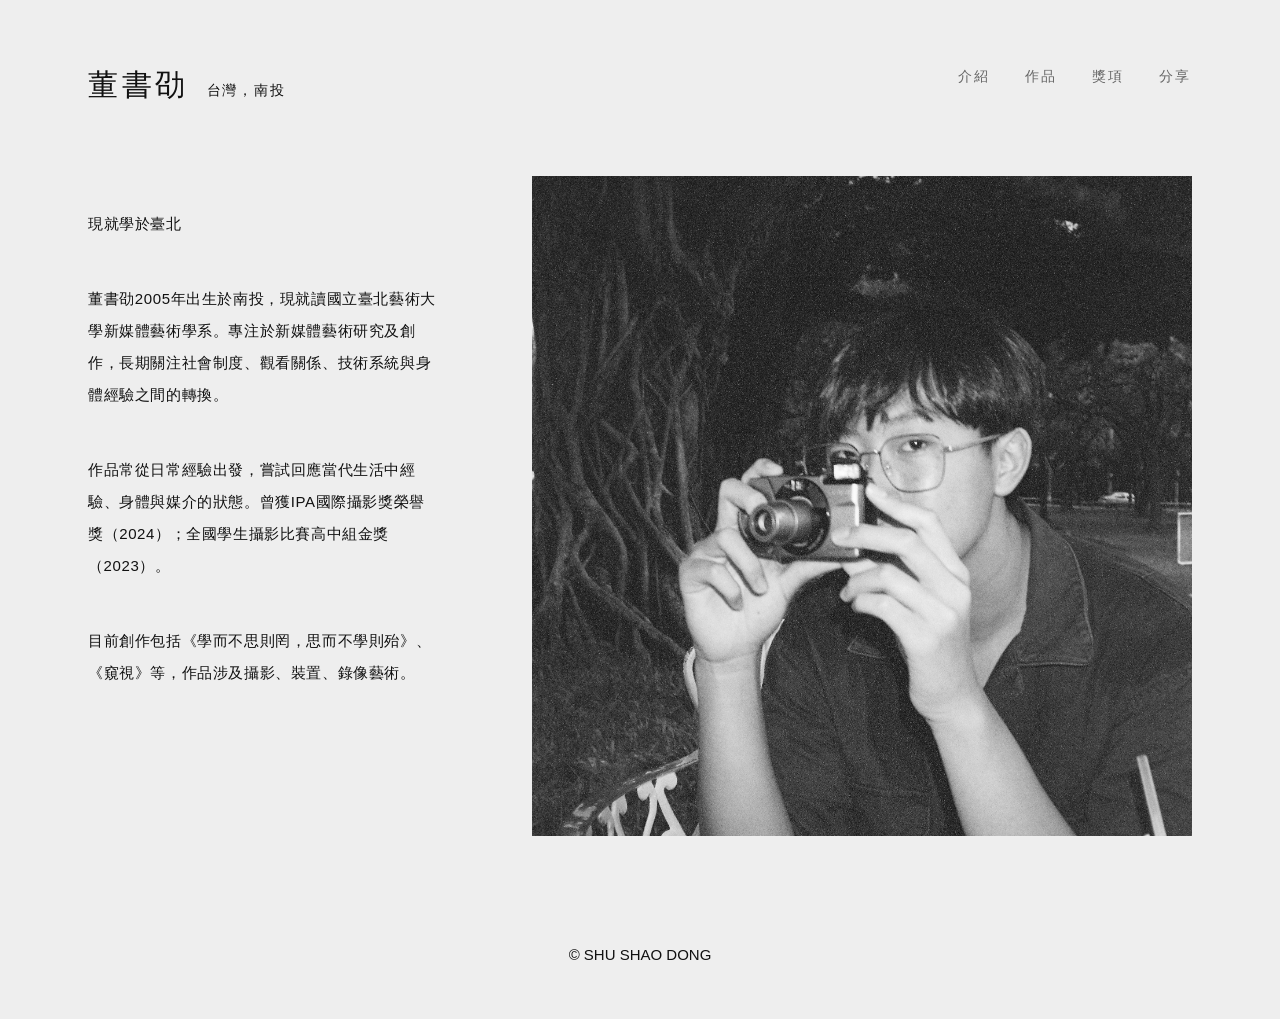
==== commit 0160fc59: "Update index.html" ====
--- a/index.html
+++ b/index.html
@@ -32,11 +32,11 @@
         <div class="artist-text">
           <p class="artist-basic">
             <br />
-            現就學於台北
+            現就學於臺北
           </p>
 
           <p>
-            董書劭就讀國立臺北藝術大學新媒體藝術學系。創作以錄像、機械裝置、影像為媒介，長期關注社會制度、觀看關係、技術系統與身體經驗之間的轉換。
+            董書劭2005年出生於南投，現就讀國立臺北藝術大學新媒體藝術學系。專注於新媒體藝術研究及創作，長期關注社會制度、觀看關係、技術系統與身體經驗之間的轉換。
           </p>
 
           <p>
@@ -45,7 +45,7 @@
           </p>
 
           <p>
-            目前創作包括《學而不思則罔，思而不學則殆》、《窺視》等，作品涉及攝影、裝置、錄像。
+            目前創作包括《學而不思則罔，思而不學則殆》、《窺視》等，作品涉及攝影、裝置、錄像藝術。
           </p>
         </div>
 
--- a/css/style.css
+++ b/css/style.css
@@ -842,3 +842,519 @@
     text-align: left;
   }
 }
+
+/* ===== Unified top navigation layout ===== */
+
+.artist-header {
+  width: 100%;
+  padding: 58px 88px 40px;
+  display: flex;
+  justify-content: space-between;
+  align-items: flex-start;
+  box-sizing: border-box;
+  background: #eeeeee;
+}
+
+.artist-header-left {
+  display: flex;
+  align-items: baseline;
+  gap: 18px;
+}
+
+.artist-name {
+  color: #111111;
+  text-decoration: none;
+  font-size: 30px;
+  font-weight: 500;
+  letter-spacing: 0.12em;
+  white-space: nowrap;
+}
+
+.artist-meta {
+  color: #111111;
+  font-size: 14px;
+  letter-spacing: 0.12em;
+  white-space: nowrap;
+}
+
+.artist-nav {
+  display: flex;
+  gap: 34px;
+  padding-top: 6px;
+  margin-left: auto;
+  white-space: nowrap;
+}
+
+.artist-nav a {
+  color: #666666;
+  text-decoration: none;
+  font-size: 14px;
+  letter-spacing: 0.18em;
+}
+
+.artist-nav a:hover,
+.artist-nav a.active {
+  color: #111111;
+}
+
+/* 手機版才讓選單換行到下面 */
+@media (max-width: 900px) {
+  .artist-header {
+    padding: 32px 24px 28px;
+    display: block;
+  }
+
+  .artist-header-left {
+    display: block;
+  }
+
+  .artist-name {
+    display: block;
+    font-size: 26px;
+    margin-bottom: 8px;
+  }
+
+  .artist-nav {
+    margin-top: 28px;
+    gap: 20px;
+    flex-wrap: wrap;
+  }
+}
+
+/* ==============================
+   SHARE PAGE FINAL ADJUSTMENT
+============================== */
+
+.share-contact {
+  margin-top: 42px;
+  font-size: 16px;
+  line-height: 2;
+  letter-spacing: 0.04em;
+}
+
+.share-contact-row {
+  display: flex;
+  gap: 18px;
+  margin-bottom: 8px;
+}
+
+.share-label {
+  min-width: 90px;
+  color: #111111;
+}
+
+.share-value {
+  color: #111111;
+  text-decoration: none;
+}
+
+.share-value:hover {
+  color: #777777;
+}
+
+/* 讓分享頁 footer 置中並靠近畫面底部 */
+body.artist-page {
+  min-height: 100vh;
+  display: flex;
+  flex-direction: column;
+}
+
+.artist-main {
+  flex: 1;
+}
+
+.artist-footer {
+  text-align: center;
+  padding: 0 0 36px;
+  background: #eeeeee;
+  color: #111111;
+}
+
+
+
+/* ==============================
+   FINAL WORK DETAIL PAGE FIX
+   左側作品資料 / 右側大圖 / 淡灰背景
+============================== */
+
+body.work-view-page {
+  margin: 0 !important;
+  padding: 0 !important;
+  min-height: 100vh;
+  background: #eeeeee !important;
+  color: #111111;
+  font-family:
+    -apple-system, BlinkMacSystemFont, "Noto Sans TC", "PingFang TC",
+    "Microsoft JhengHei", Arial, sans-serif;
+  overflow-x: hidden;
+}
+
+/* 整體作品頁容器 */
+.work-view {
+  width: 100%;
+  min-height: 100vh;
+  box-sizing: border-box;
+  padding: 140px 90px 90px;
+  display: grid;
+  grid-template-columns: 360px minmax(0, 1fr);
+  gap: 110px;
+  align-items: center;
+}
+
+/* 左側文字 */
+.work-view-info {
+  width: 360px;
+  max-width: 360px;
+}
+
+.work-view-info h1 {
+  margin: 0 0 58px;
+  font-size: 25px;
+  font-weight: 400;
+  line-height: 1.55;
+  letter-spacing: 0.18em;
+  color: #111111;
+}
+
+.work-view-info p {
+  margin: 0 0 34px;
+  color: #666666;
+  font-size: 15px;
+  line-height: 1.9;
+  letter-spacing: 0.04em;
+}
+
+/* 如果有空白段落，盡量不要佔太多空間 */
+.work-view-info p:empty {
+  display: none;
+}
+
+/* 右側圖片區 */
+.work-view-image {
+  width: 100%;
+  display: flex;
+  align-items: center;
+  justify-content: center;
+}
+
+.work-view-image img {
+  display: block;
+  width: 100%;
+  max-width: 980px;
+  max-height: 76vh;
+  object-fit: contain;
+}
+
+/* ENQUIRE 按鈕 */
+.enquire-button {
+  display: inline-block;
+  margin-top: 18px;
+  padding: 15px 28px;
+  background: #111111;
+  color: #ffffff;
+  text-decoration: none;
+  font-size: 13px;
+  line-height: 1;
+  letter-spacing: 0.18em;
+}
+
+.enquire-button:hover {
+  background: #444444;
+  color: #ffffff;
+}
+
+/* 右上角 X */
+.work-close {
+  position: fixed;
+  top: 40px;
+  right: 44px;
+  z-index: 999;
+  color: #111111;
+  text-decoration: none;
+  font-size: 42px;
+  font-weight: 200;
+  line-height: 1;
+}
+
+.work-close:hover {
+  color: #777777;
+}
+
+/* 右側下一件箭頭 */
+.work-next {
+  position: fixed;
+  right: 42px;
+  top: 50%;
+  z-index: 999;
+  transform: translateY(-50%);
+  color: #999999;
+  text-decoration: none;
+  font-size: 64px;
+  font-weight: 200;
+  line-height: 1;
+}
+
+.work-next:hover {
+  color: #111111;
+}
+
+/* 手機版 */
+@media (max-width: 900px) {
+  .work-view {
+    padding: 100px 24px 60px;
+    grid-template-columns: 1fr;
+    gap: 44px;
+    align-items: start;
+  }
+
+  .work-view-info {
+    width: 100%;
+    max-width: none;
+  }
+
+  .work-view-info h1 {
+    margin-bottom: 34px;
+    font-size: 21px;
+    letter-spacing: 0.12em;
+  }
+
+  .work-view-info p {
+    font-size: 14px;
+  }
+
+  .work-view-image img {
+    max-width: 100%;
+    max-height: none;
+  }
+
+  .work-close {
+    top: 24px;
+    right: 24px;
+    font-size: 36px;
+  }
+
+  .work-next {
+    display: none;
+  }
+}
+/* ==============================
+   WORKS THUMBNAIL INDEX
+============================== */
+
+.works-thumbnail-page {
+  padding-top: 20px;
+}
+
+.works-thumbnail-page h1 {
+  margin: 0 0 54px;
+  font-size: 30px;
+  font-weight: 400;
+  letter-spacing: 0.16em;
+}
+
+.works-thumbnail-grid {
+  display: grid;
+  grid-template-columns: repeat(2, 1fr);
+  gap: 72px 56px;
+}
+
+.works-thumbnail-card {
+  display: block;
+  color: #111111;
+  text-decoration: none;
+}
+
+.works-thumbnail-card img {
+  width: 100%;
+  height: 420px;
+  display: block;
+  object-fit: cover;
+  object-position: center center;
+  filter: grayscale(100%);
+  transition: opacity 0.3s ease, filter 0.3s ease;
+}
+
+.works-thumbnail-card:hover img {
+  opacity: 0.82;
+  filter: grayscale(0%);
+}
+
+.works-thumbnail-text {
+  padding-top: 18px;
+}
+
+.works-thumbnail-text h2 {
+  margin: 0 0 6px;
+  font-size: 17px;
+  font-weight: 400;
+  letter-spacing: 0.08em;
+}
+
+.works-thumbnail-text p {
+  margin: 0;
+  color: #666666;
+  font-size: 14px;
+  letter-spacing: 0.08em;
+}
+
+/* ==============================
+   WORK DETAIL VIEW PAGE
+============================== */
+
+body.work-view-page {
+  margin: 0;
+  padding: 0;
+  min-height: 100vh;
+  background: #eeeeee;
+  color: #111111;
+  font-family:
+    -apple-system, BlinkMacSystemFont, "Noto Sans TC", "PingFang TC",
+    "Microsoft JhengHei", Arial, sans-serif;
+  overflow-x: hidden;
+}
+
+.work-view {
+  width: 100%;
+  min-height: 100vh;
+  box-sizing: border-box;
+  padding: 140px 90px 90px;
+  display: grid;
+  grid-template-columns: 360px minmax(0, 1fr);
+  gap: 110px;
+  align-items: center;
+}
+
+.work-view-info {
+  width: 360px;
+  max-width: 360px;
+}
+
+.work-view-info h1 {
+  margin: 0 0 58px;
+  font-size: 25px;
+  font-weight: 400;
+  line-height: 1.55;
+  letter-spacing: 0.18em;
+  color: #111111;
+}
+
+.work-view-info p {
+  margin: 0 0 34px;
+  color: #666666;
+  font-size: 15px;
+  line-height: 1.9;
+  letter-spacing: 0.04em;
+}
+
+.work-view-image {
+  width: 100%;
+  display: flex;
+  align-items: center;
+  justify-content: center;
+}
+
+.work-view-image img {
+  display: block;
+  width: 100%;
+  max-width: 980px;
+  max-height: 76vh;
+  object-fit: contain;
+}
+
+.enquire-button {
+  display: inline-block;
+  margin-top: 18px;
+  padding: 15px 28px;
+  background: #111111;
+  color: #ffffff;
+  text-decoration: none;
+  font-size: 13px;
+  line-height: 1;
+  letter-spacing: 0.18em;
+}
+
+.enquire-button:hover {
+  background: #444444;
+  color: #ffffff;
+}
+
+.work-close {
+  position: fixed;
+  top: 40px;
+  right: 44px;
+  z-index: 999;
+  color: #111111;
+  text-decoration: none;
+  font-size: 42px;
+  font-weight: 200;
+  line-height: 1;
+}
+
+.work-close:hover {
+  color: #777777;
+}
+
+.work-next {
+  position: fixed;
+  right: 42px;
+  top: 50%;
+  z-index: 999;
+  transform: translateY(-50%);
+  color: #999999;
+  text-decoration: none;
+  font-size: 64px;
+  font-weight: 200;
+  line-height: 1;
+}
+
+.work-next:hover {
+  color: #111111;
+}
+
+@media (max-width: 900px) {
+  .works-thumbnail-grid {
+    grid-template-columns: 1fr;
+    gap: 48px;
+  }
+
+  .works-thumbnail-card img {
+    height: 320px;
+  }
+
+  .work-view {
+    padding: 100px 24px 60px;
+    grid-template-columns: 1fr;
+    gap: 44px;
+    align-items: start;
+  }
+
+  .work-view-info {
+    width: 100%;
+    max-width: none;
+  }
+
+  .work-view-info h1 {
+    margin-bottom: 34px;
+    font-size: 21px;
+    letter-spacing: 0.12em;
+  }
+
+  .work-view-info p {
+    font-size: 14px;
+  }
+
+  .work-view-image img {
+    max-width: 100%;
+    max-height: none;
+  }
+
+  .work-close {
+    top: 24px;
+    right: 24px;
+    font-size: 36px;
+  }
+
+  .work-next {
+    display: none;
+  }
+}
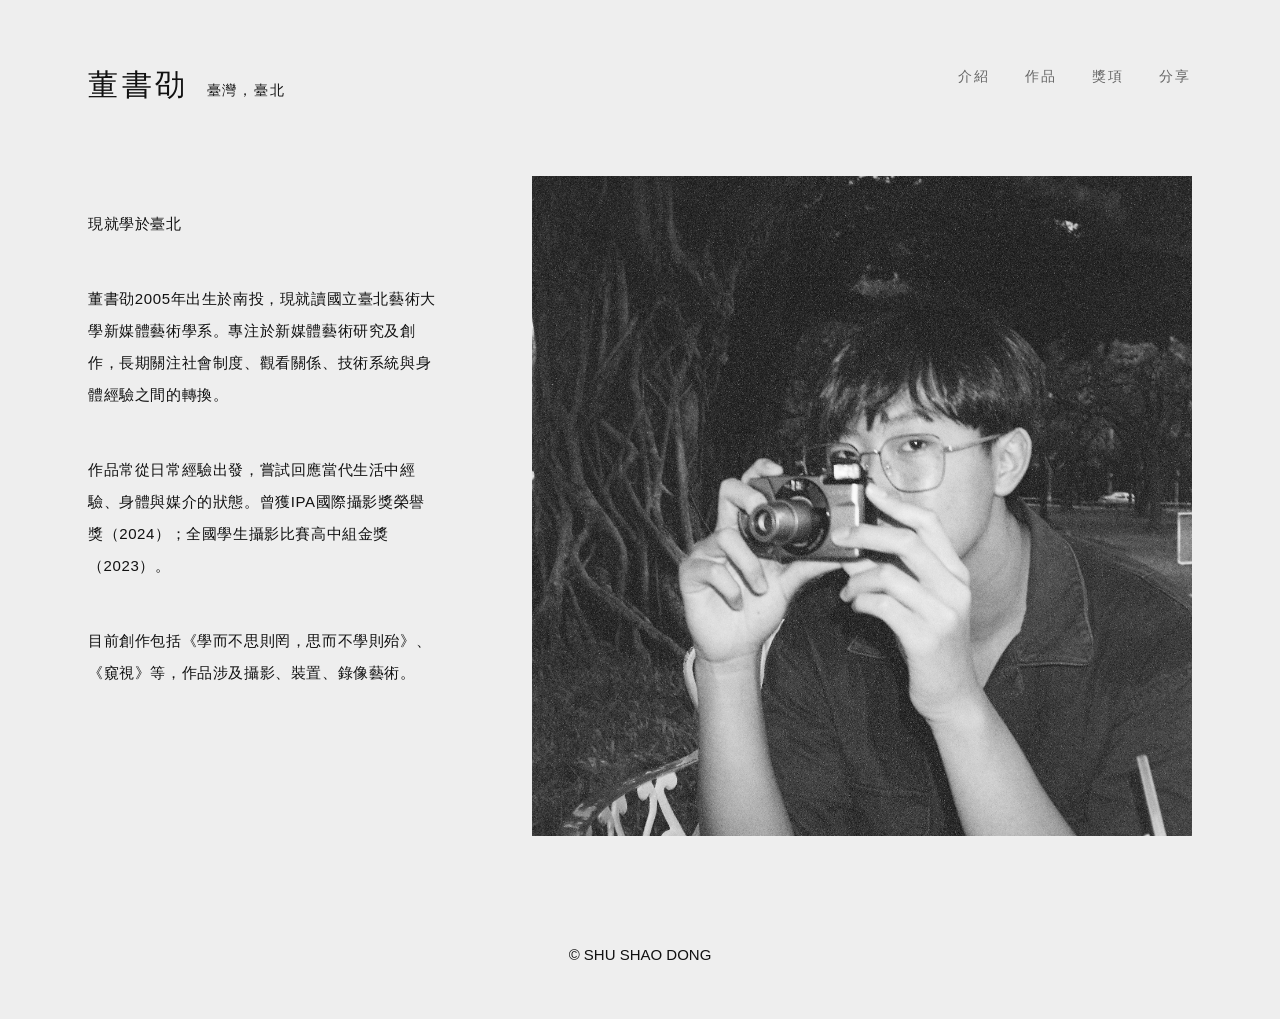
==== commit 2fdb6d25: "Update index.html" ====
--- a/index.html
+++ b/index.html
@@ -16,7 +16,7 @@
    <header class="artist-header">
   <div class="artist-header-left">
     <a class="artist-name" href="index.html">董書劭</a>
-    <span class="artist-meta">台灣，南投</span>
+    <span class="artist-meta">臺灣，臺北</span>
   </div>
 
   <nav class="artist-nav">
@@ -34,15 +34,19 @@
             <br />
             現就學於臺北
           </p>
+          
 
           <p>
             董書劭2005年出生於南投，現就讀國立臺北藝術大學新媒體藝術學系。專注於新媒體藝術研究及創作，長期關注社會制度、觀看關係、技術系統與身體經驗之間的轉換。
+            
           </p>
+          
 
           <p>
             作品常從日常經驗出發，嘗試回應當代生活中經驗、身體與媒介的狀態。曾獲IPA國際攝影獎榮譽獎（2024）；全國學生攝影比賽高中組金獎（2023）。
             
           </p>
+          
 
           <p>
             目前創作包括《學而不思則罔，思而不學則殆》、《窺視》等，作品涉及攝影、裝置、錄像藝術。
